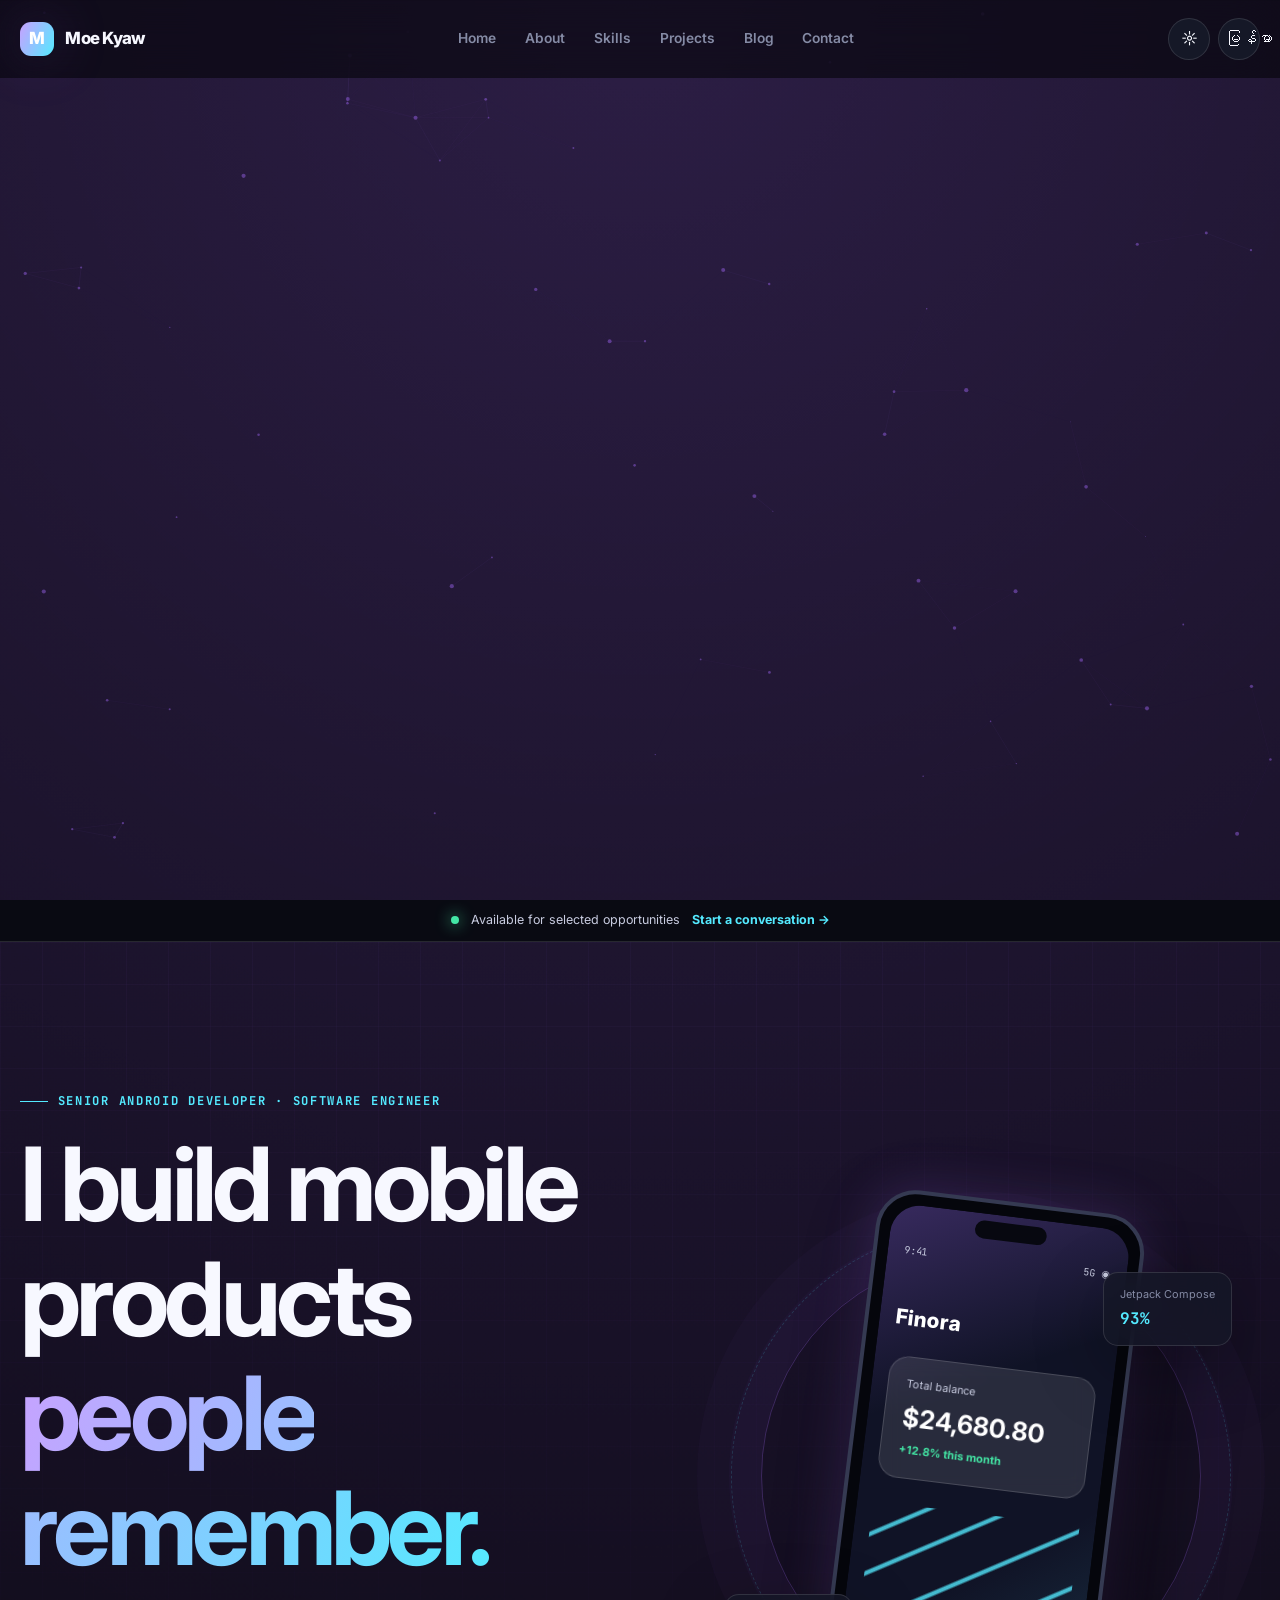
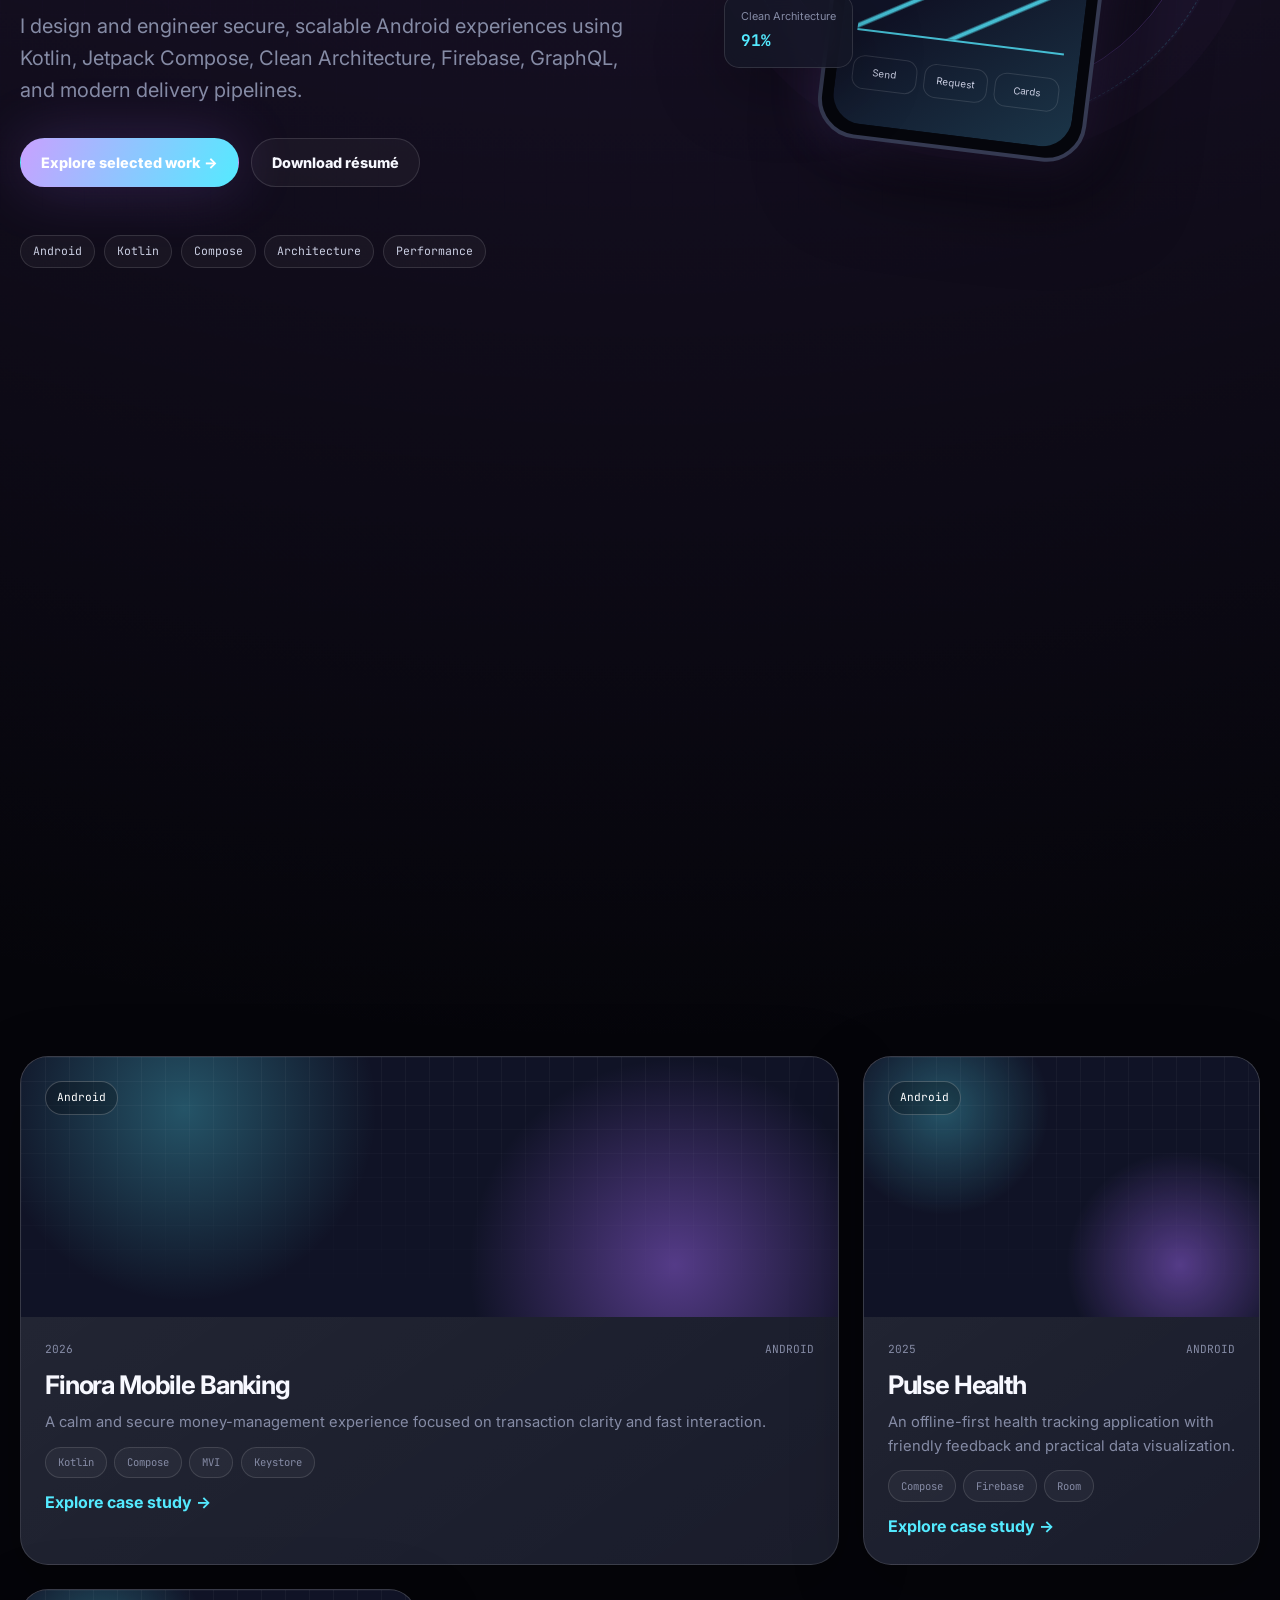
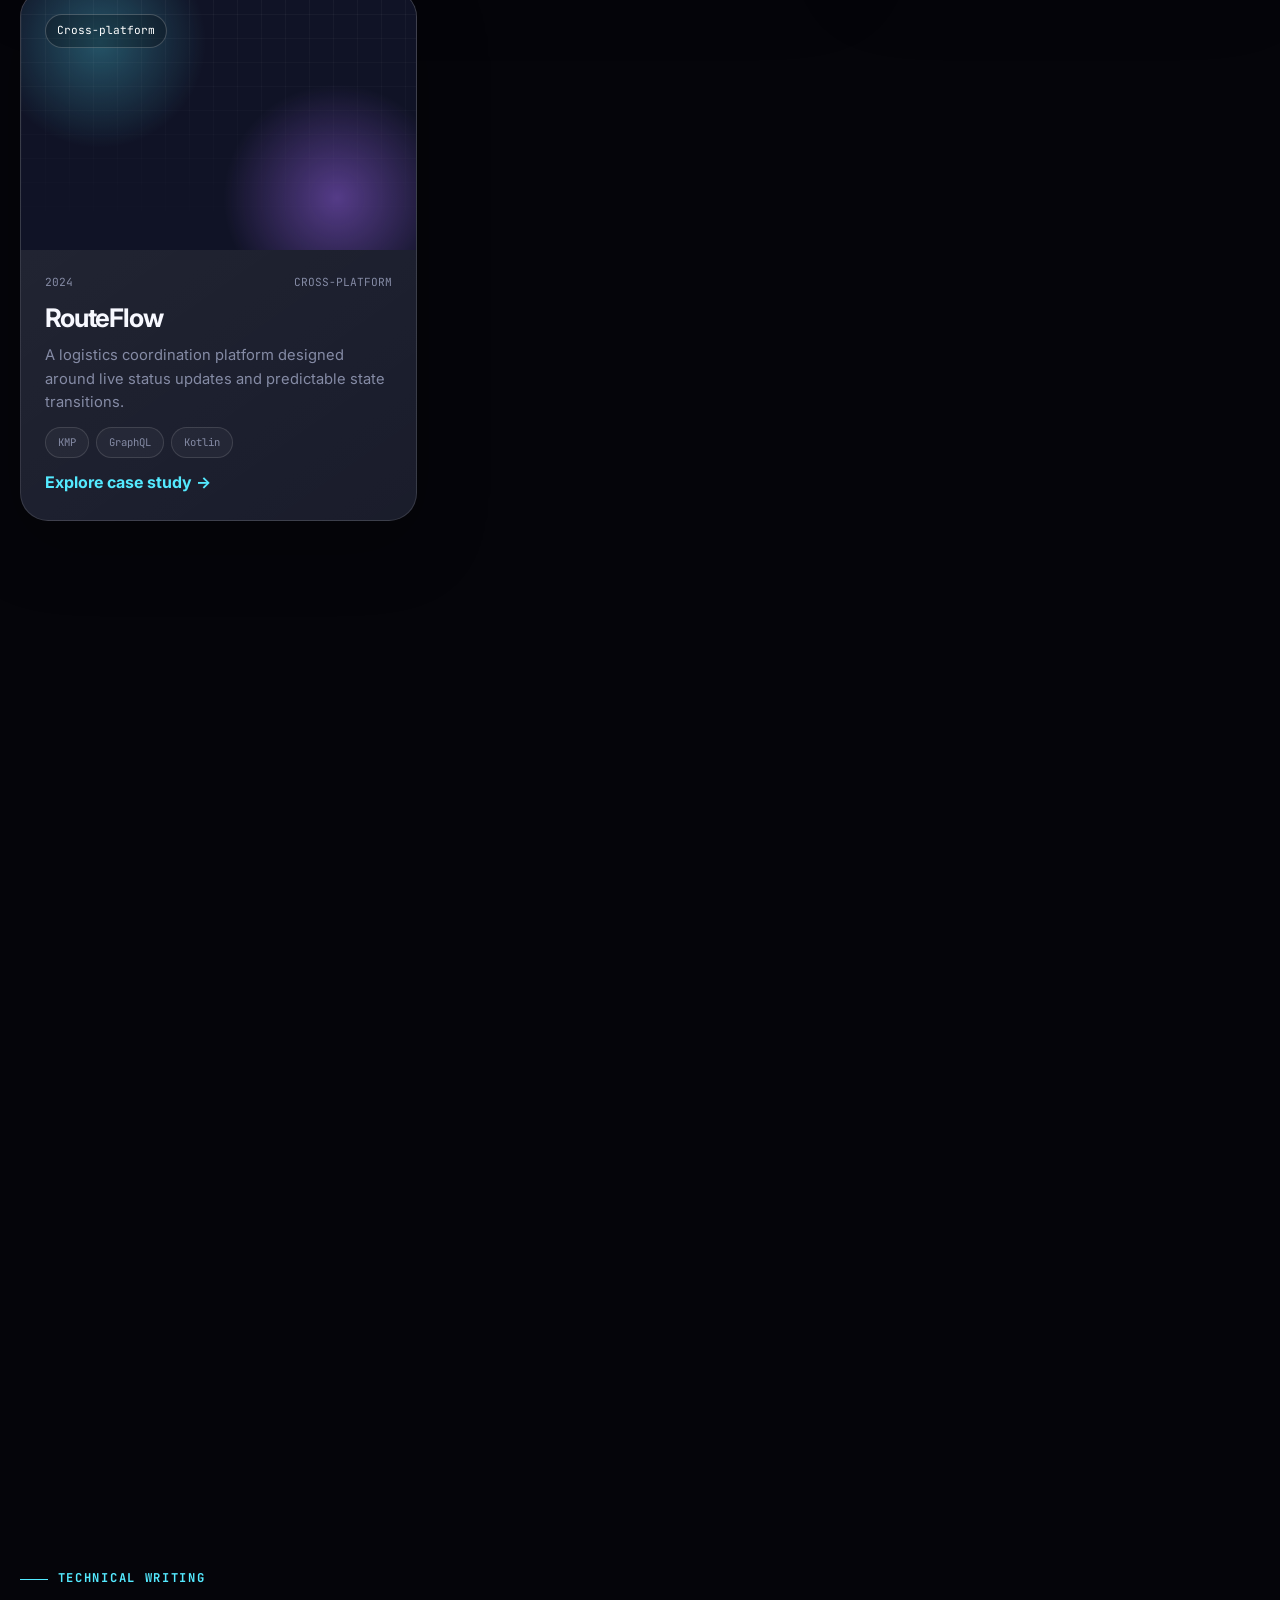
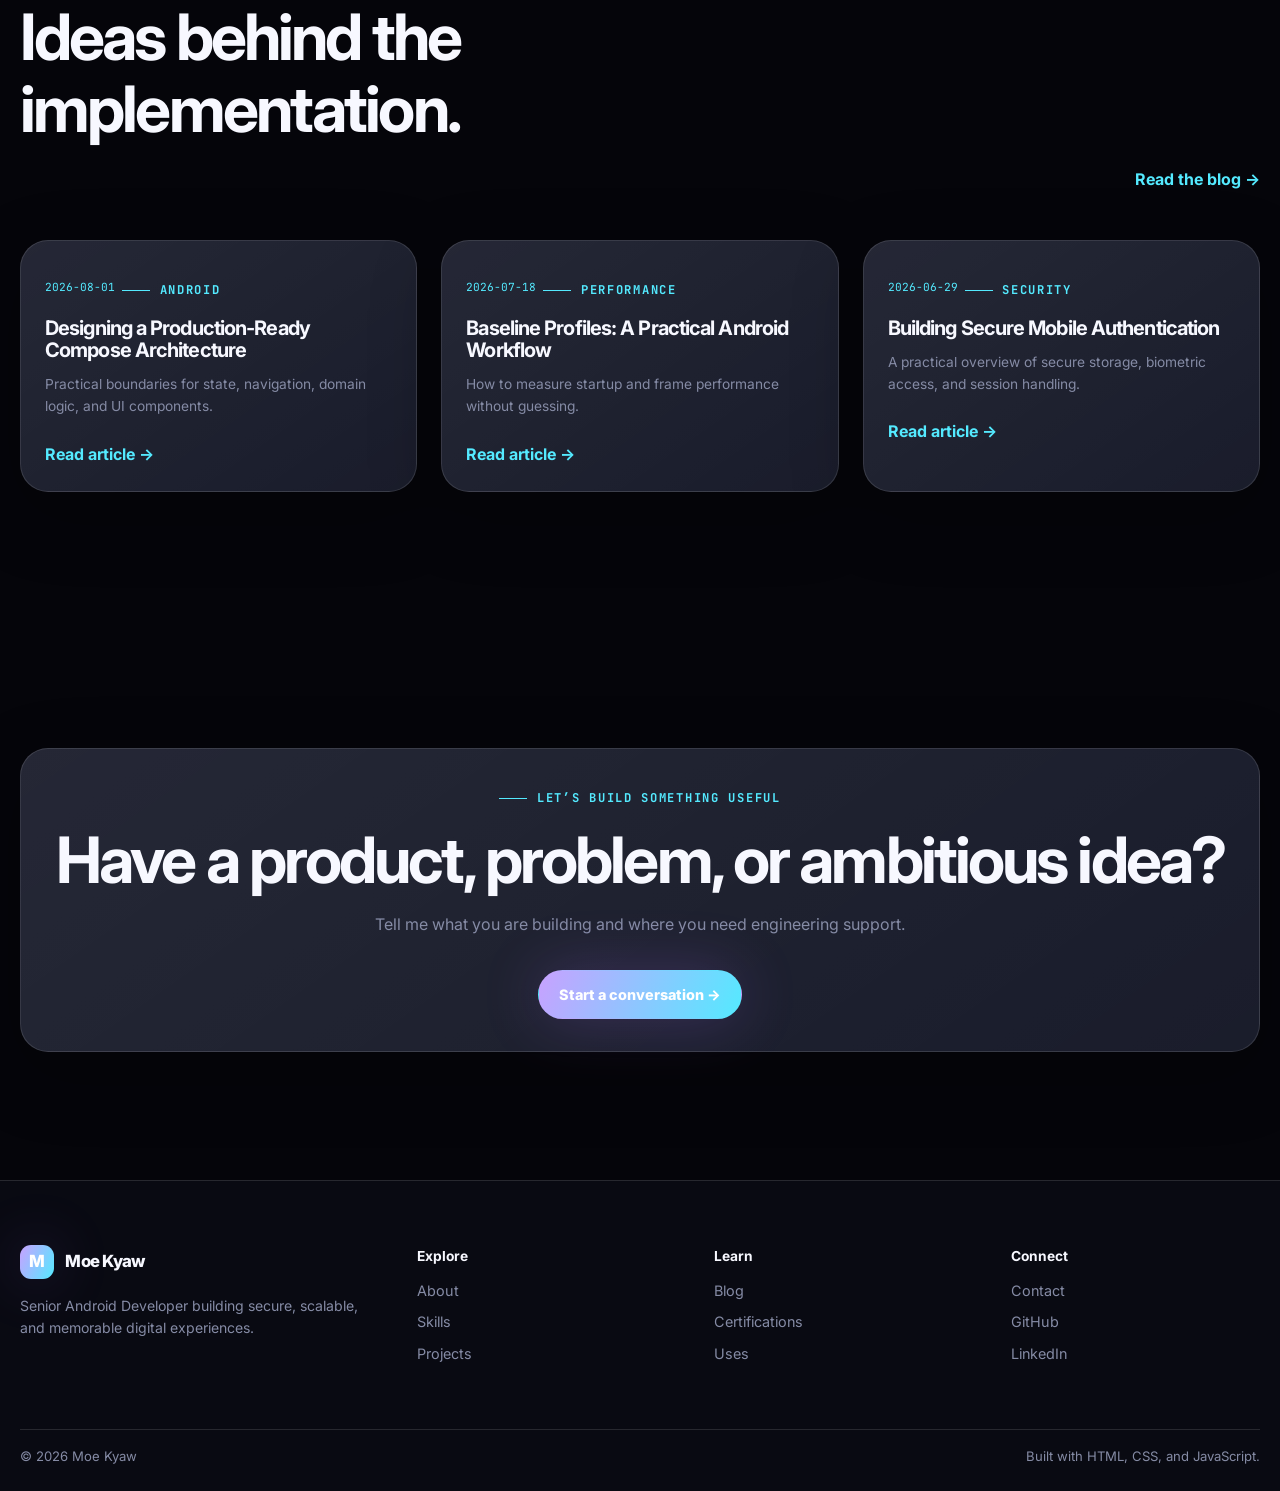
==== index.html @ 835aabd1 "Create index.html" ====
<!doctype html>
<html lang="en" data-theme="dark">
<head>
  <meta charset="UTF-8">
  <meta name="viewport" content="width=device-width, initial-scale=1.0">

  <title>Moe Kyaw — Senior Android Developer</title>

  <meta
    name="description"
    content="Moe Kyaw — Senior Android Developer and Software Engineer specializing in Kotlin, Jetpack Compose, Clean Architecture, security, performance, and CI/CD."
  >

  <meta name="theme-color" content="#090a12">
  <meta name="author" content="Moe Kyaw">

  <meta property="og:type" content="website">
  <meta property="og:title" content="Moe Kyaw — Senior Android Developer">
  <meta property="og:description" content="Secure, scalable, and beautifully engineered Android experiences.">
  <meta property="og:image" content="assets/og-image.svg">

  <link rel="preconnect" href="https://fonts.googleapis.com">
  <link rel="preconnect" href="https://fonts.gstatic.com" crossorigin>
  <link
    href="https://fonts.googleapis.com/css2?family=Inter:wght@400;500;600;700;800&family=JetBrains+Mono:wght@400;500;600&display=swap"
    rel="stylesheet"
  >

  <link rel="stylesheet" href="css/tokens.css">
  <link rel="stylesheet" href="css/reset.css">
  <link rel="stylesheet" href="css/layout.css">
  <link rel="stylesheet" href="css/components.css">
  <link rel="stylesheet" href="css/animations.css">
  <link rel="stylesheet" href="css/responsive.css">
  <link rel="stylesheet" href="css/accessibility.css">

  <script src="js/theme.js"></script>
</head>

<body>
  <a class="skip-link" href="#main-content">Skip to content</a>
  <div class="page-progress"></div>
  <canvas id="particle-canvas" aria-hidden="true"></canvas>

  <div class="announcement-bar">
    <span class="status-dot" aria-hidden="true"></span>
    <span data-en="Available for selected opportunities" data-my="အလုပ်အခွင့်အရေးများအတွက် ဆက်သွယ်နိုင်ပါသည်">
      Available for selected opportunities
    </span>
    <a href="contact.html">Start a conversation →</a>
  </div>

  <header class="site-header">
    <div class="container header-inner">
      <a href="index.html" class="brand" aria-label="Moe Kyaw home">
        <span class="brand-mark">M</span>
        <span>Moe Kyaw</span>
      </a>

      <nav class="primary-nav" aria-label="Primary navigation">
        <a href="index.html">Home</a>
        <a href="about.html">About</a>
        <a href="skills.html">Skills</a>
        <a href="projects.html">Projects</a>
        <a href="blog.html">Blog</a>
        <a href="contact.html">Contact</a>
      </nav>

      <div class="header-actions">
        <button
          class="icon-button"
          type="button"
          data-theme-toggle
          aria-pressed="false"
          aria-label="Switch theme"
        >
          ☼
        </button>

        <button
          class="icon-button"
          type="button"
          data-language-toggle
          aria-label="Change language"
        >
          မြန်မာ
        </button>

        <button
          class="menu-button"
          type="button"
          data-menu-toggle
          aria-expanded="false"
          aria-label="Open navigation"
        >
          ☰
        </button>
      </div>
    </div>
  </header>

  <main id="main-content">
    <section class="hero">
      <div class="container hero-layout">
        <div class="hero-copy reveal">
          <span class="eyebrow">Senior Android Developer · Software Engineer</span>

          <h1>
            I build mobile products
            <span class="gradient-text">people remember.</span>
          </h1>

          <p class="hero-summary">
            I design and engineer secure, scalable Android experiences using
            Kotlin, Jetpack Compose, Clean Architecture, Firebase, GraphQL,
            and modern delivery pipelines.
          </p>

          <div class="hero-actions">
            <a
              href="projects.html"
              class="button button-primary"
              data-magnetic
            >
              Explore selected work →
            </a>

            <a
              href="assets/resume/moe-kyaw-resume.pdf"
              class="button button-secondary"
              download
            >
              Download résumé
            </a>
          </div>

          <div class="hero-proof">
            <span>Android</span>
            <span>Kotlin</span>
            <span>Compose</span>
            <span>Architecture</span>
            <span>Performance</span>
          </div>
        </div>

        <div class="hero-visual reveal-scale">
          <div class="android-device">
            <div class="device-camera"></div>

            <div class="device-screen">
              <div class="device-status-bar">
                <span>9:41</span>
                <span>5G ◉</span>
              </div>

              <div class="device-app-header">Finora</div>

              <div class="device-balance-card">
                <small>Total balance</small>
                <strong>$24,680.80</strong>
                <span>+12.8% this month</span>
              </div>

              <div class="device-chart"></div>

              <div class="device-action-row">
                <span>Send</span>
                <span>Request</span>
                <span>Cards</span>
              </div>
            </div>
          </div>

          <div class="floating-tech-card floating-card-one">
            <span>Jetpack Compose</span>
            <strong>93%</strong>
          </div>

          <div class="floating-tech-card floating-card-two">
            <span>Clean Architecture</span>
            <strong>91%</strong>
          </div>
        </div>
      </div>
    </section>

    <section class="section-sm">
      <div class="container">
        <div class="stats-grid stagger reveal">
          <div class="stat-card">
            <span class="stat-number" data-counter="30" data-suffix="+">0+</span>
            <span class="stat-label">Technologies</span>
          </div>

          <div class="stat-card">
            <span class="stat-number" data-counter="10" data-suffix="+">0+</span>
            <span class="stat-label">Years of experience</span>
          </div>

          <div class="stat-card">
            <span class="stat-number" data-counter="50" data-suffix="+">0+</span>
            <span class="stat-label">Projects shipped</span>
          </div>

          <div class="stat-card">
            <span class="stat-number" data-counter="5" data-suffix="M+">0M+</span>
            <span class="stat-label">Active users reached</span>
          </div>
        </div>
      </div>
    </section>

    <section class="section">
      <div class="container">
        <div class="section-row reveal">
          <div class="section-heading">
            <span class="eyebrow">Selected work</span>
            <h2>Products built with intent.</h2>
            <p>
              A selection of mobile and web work focused on useful products,
              strong architecture, and polished interaction.
            </p>
          </div>

          <a href="projects.html" class="text-link">View all projects →</a>
        </div>

        <div id="home-projects" class="project-grid stagger reveal"></div>
      </div>
    </section>

    <section class="section">
      <div class="container">
        <div class="section-heading center reveal">
          <span class="eyebrow">Engineering focus</span>
          <h2>Depth where product quality is decided.</h2>
        </div>

        <div class="capability-grid stagger reveal">
          <article class="capability-card">
            <span class="capability-number">01</span>
            <div class="capability-icon">◈</div>
            <h3>Composable UI</h3>
            <p>
              Responsive Compose interfaces with reusable components,
              adaptive layouts, accessibility, and expressive motion.
            </p>
          </article>

          <article class="capability-card">
            <span class="capability-number">02</span>
            <div class="capability-icon">⌘</div>
            <h3>Predictable State</h3>
            <p>
              ViewModel, StateFlow, MVI, and unidirectional data flow for
              deterministic screen behavior.
            </p>
          </article>

          <article class="capability-card">
            <span class="capability-number">03</span>
            <div class="capability-icon">△</div>
            <h3>Secure Data</h3>
            <p>
              Android Keystore, encrypted storage, secure authentication
              flows, and careful handling of sensitive data.
            </p>
          </article>

          <article class="capability-card">
            <span class="capability-number">04</span>
            <div class="capability-icon">↗</div>
            <h3>Release Confidence</h3>
            <p>
              Automated testing, performance profiles, monitoring, and
              staged release workflows.
            </p>
          </article>
        </div>
      </div>
    </section>

    <section class="section">
      <div class="container">
        <div class="section-row reveal">
          <div class="section-heading">
            <span class="eyebrow">Technical writing</span>
            <h2>Ideas behind the implementation.</h2>
          </div>

          <a href="blog.html" class="text-link">Read the blog →</a>
        </div>

        <div id="home-articles" class="article-grid stagger reveal"></div>
      </div>
    </section>

    <section class="section">
      <div class="container">
        <div class="glass-card reveal" style="text-align:center;">
          <span class="eyebrow">Let’s build something useful</span>
          <h2 style="margin-top:1rem;">
            Have a product, problem, or ambitious idea?
          </h2>
          <p style="max-width:680px;margin:1rem auto 0;color:var(--text-500);">
            Tell me what you are building and where you need engineering
            support.
          </p>
          <a
            href="contact.html"
            class="button button-primary"
            style="margin-top:2rem;"
            data-magnetic
          >
            Start a conversation →
          </a>
        </div>
      </div>
    </section>
  </main>

  <footer class="site-footer">
    <div class="container">
      <div class="footer-grid">
        <div>
          <a href="index.html" class="brand">
            <span class="brand-mark">M</span>
            <span>Moe Kyaw</span>
          </a>
          <p style="margin-top:1rem;color:var(--text-500);font-size:.88rem;">
            Senior Android Developer building secure, scalable, and memorable
            digital experiences.
          </p>
        </div>

        <div>
          <div class="footer-heading">Explore</div>
          <div class="footer-links">
            <a href="about.html">About</a>
            <a href="skills.html">Skills</a>
            <a href="projects.html">Projects</a>
          </div>
        </div>

        <div>
          <div class="footer-heading">Learn</div>
          <div class="footer-links">
            <a href="blog.html">Blog</a>
            <a href="certifications.html">Certifications</a>
            <a href="uses.html">Uses</a>
          </div>
        </div>

        <div>
          <div class="footer-heading">Connect</div>
          <div class="footer-links">
            <a href="contact.html">Contact</a>
            <a href="https://github.com/YOUR-USERNAME">GitHub</a>
            <a href="https://linkedin.com/in/YOUR-USERNAME">LinkedIn</a>
          </div>
        </div>
      </div>

      <div class="footer-bottom">
        <span>© <span data-year></span> Moe Kyaw</span>
        <span>Built with HTML, CSS, and JavaScript.</span>
      </div>
    </div>
  </footer>

  <script src="js/data.js"></script>
  <script src="js/app.js"></script>
  <script src="js/navigation.js"></script>
  <script src="js/language.js"></script>
  <script src="js/particles.js"></script>

  <script>
    document.addEventListener("DOMContentLoaded", () => {
      const projects = document.querySelector("#home-projects");
      const articles = document.querySelector("#home-articles");

      projects.innerHTML = PORTFOLIO_DATA.projects
        .slice(0, 3)
        .map(
          (project) => `
            <article class="project-card ${
              project.featured ? "featured" : ""
            }" data-tilt>
              <div class="project-cover ${project.coverClass}">
                <span class="project-cover-label">
                  ${project.category}
                </span>
              </div>

              <div class="project-body">
                <div class="project-meta">
                  <span>${project.year}</span>
                  <span>${project.category}</span>
                </div>

                <h3>${project.title}</h3>
                <p>${project.description}</p>

                <div class="tag-list">
                  ${project.stack
                    .map((item) => `<span class="tag">${item}</span>`)
                    .join("")}
                </div>

                <a
                  class="text-link"
                  href="case-study.html?project=${project.id}"
                >
                  Explore case study →
                </a>
              </div>
            </article>
          `
        )
        .join("");

      articles.innerHTML = PORTFOLIO_DATA.articles
        .map(
          (article) => `
            <article class="article-card">
              <time datetime="${article.date}">
                ${article.date}
              </time>
              <span class="eyebrow" style="margin-top:1rem;">
                ${article.category}
              </span>
              <h3>${article.title}</h3>
              <p>${article.description}</p>
              <a href="blog.html" class="text-link">
                Read article →
              </a>
            </article>
          `
        )
        .join("");
    });
  </script>
</body>
</html>
---- css/tokens.css ----
:root {
  --bg-950: #05050a;
  --bg-900: #090a12;
  --bg-850: #0d0f1b;
  --surface-800: #151827;
  --surface-700: #1d2133;
  --border: rgba(255, 255, 255, 0.12);

  --text-100: #f7f8ff;
  --text-300: #c8cce0;
  --text-500: #858ba5;
  --text-700: #555b75;

  --violet: #a86cff;
  --violet-light: #c8a1ff;
  --cyan: #54eaff;
  --pink: #ff6ca8;
  --green: #43e6a5;
  --orange: #ffbd69;
  --red: #ff6868;

  --gradient-brand:
    linear-gradient(115deg, var(--violet-light), var(--cyan));

  --gradient-pink:
    linear-gradient(115deg, var(--pink), var(--violet));

  --gradient-hero:
    radial-gradient(
      circle at 50% 0%,
      rgba(168, 108, 255, 0.24),
      transparent 42%
    );

  --font-display: "Inter", system-ui, sans-serif;
  --font-body: "Inter", system-ui, sans-serif;
  --font-code: "JetBrains Mono", monospace;

  --container: 1240px;
  --header-height: 78px;

  --space-1: 0.25rem;
  --space-2: 0.5rem;
  --space-3: 0.75rem;
  --space-4: 1rem;
  --space-5: 1.5rem;
  --space-6: 2rem;
  --space-7: 3rem;
  --space-8: 4rem;
  --space-9: 6rem;
  --space-10: 8rem;

  --radius-sm: 8px;
  --radius-md: 16px;
  --radius-lg: 28px;
  --radius-xl: 40px;
  --radius-pill: 999px;

  --shadow-card: 0 22px 70px rgba(0, 0, 0, 0.28);
  --shadow-deep: 0 30px 100px rgba(0, 0, 0, 0.42);
  --shadow-glow: 0 0 60px rgba(168, 108, 255, 0.22);

  --ease-out: cubic-bezier(0.16, 1, 0.3, 1);
  --ease-spring: cubic-bezier(0.34, 1.56, 0.64, 1);

  --duration-fast: 180ms;
  --duration-base: 420ms;
  --duration-slow: 800ms;
}

[data-theme="light"] {
  --bg-950: #f5f6fc;
  --bg-900: #ffffff;
  --bg-850: #eef0f8;
  --surface-800: #e7eaf4;
  --surface-700: #dce1ef;
  --border: rgba(24, 30, 52, 0.14);

  --text-100: #121523;
  --text-300: #343b52;
  --text-500: #687089;
  --text-700: #9299ad;

  --shadow-card: 0 22px 70px rgba(32, 40, 80, 0.12);
  --shadow-deep: 0 30px 100px rgba(32, 40, 80, 0.16);
  --shadow-glow: 0 0 60px rgba(168, 108, 255, 0.13);
}
---- css/layout.css ----
.container {
  width: min(var(--container), calc(100% - 2rem));
  margin-inline: auto;
}

.section {
  position: relative;
  padding: var(--space-10) 0;
}

.section-sm {
  padding: var(--space-8) 0;
}

.section-heading {
  max-width: 760px;
  margin-bottom: var(--space-7);
}

.section-heading.center {
  margin-inline: auto;
  text-align: center;
}

.section-heading h2 {
  margin-top: var(--space-3);
}

.section-heading p {
  max-width: 680px;
  margin-top: var(--space-4);
  font-size: 1.08rem;
  color: var(--text-500);
}

.eyebrow {
  display: inline-flex;
  align-items: center;
  gap: 0.6rem;
  color: var(--cyan);
  font-family: var(--font-code);
  font-size: 0.76rem;
  font-weight: 700;
  letter-spacing: 0.14em;
  text-transform: uppercase;
}

.eyebrow::before {
  width: 28px;
  height: 1px;
  content: "";
  background: currentColor;
}

.section-row {
  display: flex;
  align-items: end;
  justify-content: space-between;
  gap: var(--space-5);
  margin-bottom: var(--space-7);
}

.grid {
  display: grid;
  gap: var(--space-5);
}

.grid-2 {
  grid-template-columns: repeat(2, minmax(0, 1fr));
}

.grid-3 {
  grid-template-columns: repeat(3, minmax(0, 1fr));
}

.grid-4 {
  grid-template-columns: repeat(4, minmax(0, 1fr));
}

.grid-auto {
  grid-template-columns: repeat(auto-fit, minmax(250px, 1fr));
}

.stack {
  display: flex;
  flex-direction: column;
  gap: var(--space-4);
}

.inline {
  display: flex;
  align-items: center;
  flex-wrap: wrap;
  gap: var(--space-3);
}

.text-link {
  display: inline-flex;
  align-items: center;
  gap: 0.5rem;
  color: var(--cyan);
  font-weight: 700;
  transition: color var(--duration-fast) ease;
}

.text-link:hover {
  color: var(--violet-light);
}

.page-progress {
  position: fixed;
  z-index: 2000;
  top: 0;
  left: 0;
  width: 0;
  height: 3px;
  background: var(--gradient-brand);
}

/* Header */

.site-header {
  position: fixed;
  z-index: 1000;
  top: 0;
  right: 0;
  left: 0;
  height: var(--header-height);
  border-bottom: 1px solid transparent;
  background: rgba(5, 5, 10, 0.62);
  backdrop-filter: blur(24px);
  transition:
    background var(--duration-base) ease,
    border-color var(--duration-base) ease;
}

[data-theme="light"] .site-header {
  background: rgba(245, 246, 252, 0.72);
}

.site-header.is-scrolled {
  border-color: var(--border);
  background: rgba(5, 5, 10, 0.88);
}

.header-inner {
  display: flex;
  align-items: center;
  justify-content: space-between;
  height: 100%;
}

.brand {
  display: inline-flex;
  align-items: center;
  gap: 0.7rem;
  font-size: 1.05rem;
  font-weight: 800;
  letter-spacing: -0.04em;
}

.brand-mark {
  display: grid;
  width: 34px;
  height: 34px;
  place-items: center;
  color: #fff;
  border-radius: 11px;
  background: var(--gradient-brand);
  box-shadow: var(--shadow-glow);
}

.primary-nav {
  display: flex;
  align-items: center;
  gap: 0.2rem;
}

.primary-nav a {
  position: relative;
  padding: 0.7rem 0.8rem;
  color: var(--text-500);
  font-size: 0.86rem;
  font-weight: 600;
  transition: color var(--duration-fast) ease;
}

.primary-nav a::after {
  position: absolute;
  right: 0.8rem;
  bottom: 0.25rem;
  left: 0.8rem;
  height: 2px;
  content: "";
  background: var(--gradient-brand);
  transform: scaleX(0);
  transform-origin: left;
  transition: transform var(--duration-base) var(--ease-out);
}

.primary-nav a:hover,
.primary-nav a[aria-current="page"] {
  color: var(--text-100);
}

.primary-nav a:hover::after,
.primary-nav a[aria-current="page"]::after {
  transform: scaleX(1);
}

.header-actions {
  display: flex;
  align-items: center;
  gap: 0.5rem;
}

.icon-button,
.menu-button {
  display: grid;
  width: 42px;
  height: 42px;
  place-items: center;
  color: var(--text-100);
  border: 1px solid var(--border);
  border-radius: var(--radius-pill);
  background: var(--surface-800);
}

.menu-button {
  display: none;
}

/* Footer */

.site-footer {
  padding: var(--space-8) 0 var(--space-5);
  border-top: 1px solid var(--border);
  background: var(--bg-900);
}

.footer-grid {
  display: grid;
  grid-template-columns: 1.4fr repeat(3, 1fr);
  gap: var(--space-7);
}

.footer-heading {
  margin-bottom: var(--space-3);
  color: var(--text-100);
  font-size: 0.86rem;
  font-weight: 700;
}

.footer-links {
  display: grid;
  gap: 0.55rem;
}

.footer-links a {
  color: var(--text-500);
  font-size: 0.9rem;
}

.footer-links a:hover {
  color: var(--cyan);
}

.footer-bottom {
  display: flex;
  justify-content: space-between;
  gap: var(--space-4);
  margin-top: var(--space-8);
  padding-top: var(--space-4);
  border-top: 1px solid var(--border);
  color: var(--text-500);
  font-size: 0.82rem;
}
---- css/components.css ----
/* Buttons */

.button {
  display: inline-flex;
  align-items: center;
  justify-content: center;
  min-height: 48px;
  gap: 0.6rem;
  padding: 0.75rem 1.25rem;
  border: 1px solid transparent;
  border-radius: var(--radius-pill);
  font-size: 0.9rem;
  font-weight: 800;
  transition:
    transform var(--duration-base) var(--ease-out),
    box-shadow var(--duration-base) ease,
    border-color var(--duration-base) ease;
}

.button:hover {
  transform: translateY(-3px);
}

.button-primary {
  color: #fff;
  background: var(--gradient-brand);
  box-shadow: var(--shadow-glow);
}

.button-secondary {
  color: var(--text-100);
  border-color: var(--border);
  background: rgba(255, 255, 255, 0.04);
}

.button-secondary:hover {
  border-color: var(--violet-light);
  box-shadow: var(--shadow-glow);
}

.button-small {
  min-height: 38px;
  padding: 0.55rem 0.9rem;
  font-size: 0.8rem;
}

/* Hero */

.hero {
  position: relative;
  min-height: 100svh;
  display: grid;
  align-items: center;
  overflow: hidden;
  padding: calc(var(--header-height) + var(--space-8)) 0 var(--space-9);
}

.hero::before {
  position: absolute;
  inset: 0;
  content: "";
  pointer-events: none;
  background:
    linear-gradient(rgba(168, 108, 255, 0.035) 1px, transparent 1px),
    linear-gradient(90deg, rgba(168, 108, 255, 0.035) 1px, transparent 1px);
  background-size: 42px 42px;
  mask-image: linear-gradient(to bottom, black, transparent 90%);
}

.hero-layout {
  position: relative;
  z-index: 2;
  display: grid;
  grid-template-columns: 1.05fr 0.95fr;
  align-items: center;
  gap: var(--space-8);
}

.hero-copy {
  max-width: 740px;
}

.hero-copy h1 {
  max-width: 800px;
  margin-top: var(--space-4);
}

.gradient-text {
  color: transparent;
  background: var(--gradient-brand);
  -webkit-background-clip: text;
  background-clip: text;
}

.hero-summary {
  max-width: 650px;
  margin-top: var(--space-5);
  color: var(--text-500);
  font-size: clamp(1rem, 2vw, 1.25rem);
}

.hero-actions {
  display: flex;
  flex-wrap: wrap;
  gap: var(--space-3);
  margin-top: var(--space-6);
}

.hero-proof {
  display: flex;
  flex-wrap: wrap;
  gap: 0.55rem;
  margin-top: var(--space-7);
}

.hero-proof span,
.tag {
  padding: 0.4rem 0.75rem;
  color: var(--text-300);
  border: 1px solid var(--border);
  border-radius: var(--radius-pill);
  background: rgba(255, 255, 255, 0.04);
  font-family: var(--font-code);
  font-size: 0.72rem;
}

.hero-visual {
  position: relative;
  min-height: 600px;
  display: grid;
  place-items: center;
}

.hero-visual::before {
  position: absolute;
  width: 440px;
  height: 440px;
  content: "";
  border: 1px solid rgba(168, 108, 255, 0.26);
  border-radius: 50%;
  box-shadow:
    0 0 0 32px rgba(168, 108, 255, 0.03),
    0 0 0 64px rgba(168, 108, 255, 0.025);
  animation: spinSlow 22s linear infinite;
}

.hero-visual::after {
  position: absolute;
  width: 500px;
  height: 500px;
  content: "";
  border: 1px dashed rgba(84, 234, 255, 0.16);
  border-radius: 50%;
  animation: spinSlowReverse 30s linear infinite;
}

.android-device {
  position: relative;
  z-index: 2;
  width: 270px;
  min-height: 550px;
  padding: 11px;
  border: 4px solid #353a52;
  border-radius: 40px;
  background: #05060c;
  box-shadow:
    25px 35px 80px rgba(0, 0, 0, 0.52),
    0 0 50px rgba(168, 108, 255, 0.22);
  transform: rotate(7deg);
  transition: transform var(--duration-slow) var(--ease-out);
}

.android-device:hover {
  transform: rotate(2deg) translateY(-12px);
}

.device-camera {
  position: absolute;
  z-index: 3;
  top: 18px;
  left: 50%;
  width: 72px;
  height: 18px;
  border-radius: var(--radius-pill);
  background: #070810;
  transform: translateX(-50%);
}

.device-screen {
  min-height: 522px;
  padding: 38px 16px 16px;
  overflow: hidden;
  border-radius: 30px;
  background:
    linear-gradient(155deg, rgba(168, 108, 255, 0.26), transparent 34%),
    linear-gradient(325deg, rgba(84, 234, 255, 0.16), transparent 35%),
    #101326;
}

.device-status-bar {
  display: flex;
  justify-content: space-between;
  color: var(--text-300);
  font-family: var(--font-code);
  font-size: 0.62rem;
}

.device-app-header {
  margin-top: 42px;
  color: #fff;
  font-size: 1.3rem;
  font-weight: 800;
}

.device-balance-card {
  display: grid;
  gap: 0.25rem;
  margin-top: 22px;
  padding: 18px;
  border: 1px solid rgba(255, 255, 255, 0.15);
  border-radius: 20px;
  background: rgba(255, 255, 255, 0.1);
  backdrop-filter: blur(12px);
}

.device-balance-card small {
  color: var(--text-300);
  font-size: 0.68rem;
}

.device-balance-card strong {
  color: #fff;
  font-size: 1.6rem;
}

.device-balance-card span {
  color: var(--green);
  font-size: 0.7rem;
  font-weight: 700;
}

.device-chart {
  height: 130px;
  margin-top: 26px;
  border-bottom: 2px solid var(--cyan);
  background:
    linear-gradient(150deg, transparent 12%, var(--cyan) 13% 14%, transparent 15% 28%, var(--cyan) 29% 30%, transparent 31% 49%, var(--cyan) 50% 51%, transparent 52% 72%, var(--cyan) 73% 74%, transparent 75%);
  opacity: 0.78;
}

.device-action-row {
  display: grid;
  grid-template-columns: repeat(3, 1fr);
  gap: 0.45rem;
  margin-top: 24px;
}

.device-action-row span {
  padding: 0.5rem 0.25rem;
  color: var(--text-300);
  border: 1px solid var(--border);
  border-radius: 12px;
  font-size: 0.61rem;
  text-align: center;
}

.floating-tech-card {
  position: absolute;
  z-index: 4;
  display: grid;
  gap: 0.2rem;
  padding: 0.8rem 1rem;
  border: 1px solid var(--border);
  border-radius: 15px;
  background: rgba(21, 24, 39, 0.78);
  box-shadow: var(--shadow-card);
  backdrop-filter: blur(16px);
}

.floating-tech-card span {
  color: var(--text-500);
  font-size: 0.68rem;
}

.floating-tech-card strong {
  color: var(--cyan);
  font-family: var(--font-code);
}

.floating-card-one {
  top: 16%;
  right: 5%;
  animation: float 5s ease-in-out infinite;
}

.floating-card-two {
  bottom: 18%;
  left: 4%;
  animation: float 5s 1.4s ease-in-out infinite;
}

/* Announcement */

.announcement-bar {
  display: flex;
  align-items: center;
  justify-content: center;
  flex-wrap: wrap;
  gap: 0.75rem;
  padding: 0.65rem 1rem;
  color: var(--text-300);
  border-bottom: 1px solid var(--border);
  background: var(--bg-900);
  font-size: 0.78rem;
}

.announcement-bar a {
  color: var(--cyan);
  font-weight: 700;
}

.status-dot {
  width: 8px;
  height: 8px;
  border-radius: 50%;
  background: var(--green);
  box-shadow: 0 0 15px var(--green);
}

/* Cards */

.glass-card,
.project-card,
.service-card,
.capability-card,
.timeline-content,
.article-card,
.form-card {
  border: 1px solid var(--border);
  border-radius: var(--radius-lg);
  background:
    linear-gradient(
      145deg,
      rgba(255, 255, 255, 0.065),
      rgba(255, 255, 255, 0.018)
    ),
    var(--surface-800);
  box-shadow: var(--shadow-card);
}

.glass-card {
  padding: var(--space-6);
}

.project-grid {
  display: grid;
  grid-template-columns: repeat(12, minmax(0, 1fr));
  gap: var(--space-5);
}

.project-card {
  grid-column: span 4;
  overflow: hidden;
  transition:
    transform var(--duration-base) var(--ease-out),
    border-color var(--duration-base) ease,
    box-shadow var(--duration-base) ease;
}

.project-card.featured {
  grid-column: span 8;
}

.project-card:hover,
.service-card:hover,
.capability-card:hover,
.article-card:hover {
  border-color: rgba(168, 108, 255, 0.62);
  box-shadow: var(--shadow-card), var(--shadow-glow);
  transform: translateY(-8px);
}

.project-cover {
  position: relative;
  min-height: 260px;
  overflow: hidden;
  padding: var(--space-5);
  background:
    radial-gradient(circle at 20% 20%, rgba(84, 234, 255, 0.3), transparent 28%),
    radial-gradient(circle at 80% 80%, rgba(168, 108, 255, 0.45), transparent 30%),
    #101326;
}

.project-cover::after {
  position: absolute;
  inset: 0;
  content: "";
  background:
    linear-gradient(rgba(255, 255, 255, 0.04) 1px, transparent 1px),
    linear-gradient(90deg, rgba(255, 255, 255, 0.04) 1px, transparent 1px);
  background-size: 24px 24px;
  mask-image: linear-gradient(to bottom, black, transparent);
}

.project-cover-label {
  position: relative;
  z-index: 1;
  display: inline-flex;
  padding: 0.45rem 0.7rem;
  color: #fff;
  border: 1px solid rgba(255, 255, 255, 0.2);
  border-radius: var(--radius-pill);
  background: rgba(0, 0, 0, 0.22);
  font-family: var(--font-code);
  font-size: 0.7rem;
}

.project-body {
  display: grid;
  gap: var(--space-3);
  padding: var(--space-5);
}

.project-meta {
  display: flex;
  justify-content: space-between;
  gap: 1rem;
  color: var(--text-500);
  font-family: var(--font-code);
  font-size: 0.7rem;
  text-transform: uppercase;
}

.project-body p {
  color: var(--text-500);
  font-size: 0.92rem;
}

.tag-list {
  display: flex;
  flex-wrap: wrap;
  gap: 0.45rem;
}

.tag {
  color: var(--text-500);
  font-size: 0.66rem;
}

/* Stats */

.stats-grid {
  display: grid;
  grid-template-columns: repeat(4, 1fr);
  gap: var(--space-4);
}

.stat-card {
  padding: var(--space-5);
  border: 1px solid var(--border);
  border-radius: var(--radius-md);
  background: var(--surface-800);
}

.stat-number {
  display: block;
  color: var(--cyan);
  font-family: var(--font-code);
  font-size: clamp(2rem, 4vw, 3.4rem);
  font-weight: 800;
}

.stat-label {
  color: var(--text-500);
  font-size: 0.85rem;
}

/* Skills */

.skill-filter {
  display: flex;
  flex-wrap: wrap;
  gap: 0.5rem;
  margin-bottom: var(--space-6);
}

.filter-button {
  padding: 0.65rem 0.9rem;
  color: var(--text-500);
  border: 1px solid var(--border);
  border-radius: var(--radius-pill);
  background: var(--surface-800);
  font-size: 0.8rem;
  font-weight: 700;
}

.filter-button.is-active,
.filter-button:hover {
  color: #fff;
  border-color: transparent;
  background: var(--gradient-brand);
}

.skill-card {
  padding: var(--space-5);
  border: 1px solid var(--border);
  border-radius: var(--radius-lg);
  background: var(--surface-800);
  transition:
    transform var(--duration-base) var(--ease-out),
    border-color var(--duration-base) ease;
}

.skill-card:hover {
  border-color: var(--violet-light);
  transform: translateY(-6px);
}

.skill-icon {
  display: grid;
  width: 48px;
  height: 48px;
  place-items: center;
  margin-bottom: var(--space-4);
  border-radius: 14px;
  background: var(--gradient-brand);
  font-size: 1.4rem;
}

.skill-card h3 {
  font-size: 1.15rem;
}

.skill-card p {
  min-height: 72px;
  margin-top: 0.55rem;
  color: var(--text-500);
  font-size: 0.86rem;
}

.skill-bar {
  height: 7px;
  margin-top: var(--space-4);
  overflow: hidden;
  border-radius: var(--radius-pill);
  background: var(--surface-700);
}

.skill-bar span {
  display: block;
  width: 0;
  height: 100%;
  border-radius: inherit;
  background: var(--gradient-brand);
  transition: width 1.2s var(--ease-out);
}

.skill-level {
  display: flex;
  justify-content: space-between;
  margin-top: 0.55rem;
  color: var(--text-500);
  font-family: var(--font-code);
  font-size: 0.7rem;
}

/* Services */

.services-grid,
.capability-grid {
  display: grid;
  grid-template-columns: repeat(4, minmax(0, 1fr));
  gap: var(--space-5);
}

.service-card,
.capability-card {
  position: relative;
  padding: var(--space-5);
  overflow: hidden;
  transition:
    transform var(--duration-base) var(--ease-out),
    border-color var(--duration-base) ease,
    box-shadow var(--duration-base) ease;
}

.service-index,
.capability-number {
  color: var(--violet-light);
  font-family: var(--font-code);
  font-size: 0.75rem;
}

.service-card h3,
.capability-card h3 {
  margin-top: var(--space-5);
  font-size: 1.25rem;
}

.service-card p,
.capability-card p {
  margin-top: var(--space-3);
  color: var(--text-500);
  font-size: 0.86rem;
}

.capability-icon {
  display: grid;
  width: 52px;
  height: 52px;
  place-items: center;
  margin-top: var(--space-5);
  color: #fff;
  border-radius: 15px;
  background: var(--gradient-brand);
  font-size: 1.4rem;
}

.capability-tags {
  display: flex;
  flex-wrap: wrap;
  gap: 0.4rem;
  margin-top: var(--space-5);
}

.capability-tags span {
  padding: 0.35rem 0.55rem;
  color: var(--text-500);
  border: 1px solid var(--border);
  border-radius: var(--radius-pill);
  font-family: var(--font-code);
  font-size: 0.64rem;
}

/* Timeline */

.timeline {
  position: relative;
  max-width: 900px;
  margin-inline: auto;
}

.timeline::before {
  position: absolute;
  top: 0;
  bottom: 0;
  left: 100px;
  width: 1px;
  content: "";
  background: linear-gradient(var(--violet), transparent);
}

.timeline-item {
  position: relative;
  display: grid;
  grid-template-columns: 150px 1fr;
  gap: var(--space-5);
  padding-bottom: var(--space-7);
}

.timeline-year {
  padding-top: 1.5rem;
  color: var(--cyan);
  font-family: var(--font-code);
  font-size: 0.78rem;
  text-align: right;
}

.timeline-marker {
  position: absolute;
  top: 1.5rem;
  left: 94px;
  width: 14px;
  height: 14px;
  border: 3px solid var(--bg-950);
  border-radius: 50%;
  background: var(--violet);
  box-shadow: 0 0 20px var(--violet);
}

.timeline-content {
  padding: var(--space-5);
}

.timeline-content span {
  color: var(--cyan);
  font-family: var(--font-code);
  font-size: 0.72rem;
}

.timeline-content h3 {
  margin-top: var(--space-2);
}

.timeline-content p {
  margin-top: var(--space-3);
  color: var(--text-500);
}

/* Forms */

.form-card {
  padding: var(--space-6);
}

.form-grid {
  display: grid;
  grid-template-columns: repeat(2, minmax(0, 1fr));
  gap: var(--space-4);
}

.form-field {
  display: grid;
  gap: 0.5rem;
  margin-bottom: var(--space-4);
}

.form-field span {
  color: var(--text-300);
  font-size: 0.82rem;
  font-weight: 700;
}

.form-field input,
.form-field textarea,
.form-field select {
  width: 100%;
  min-height: 48px;
  padding: 0.8rem 0.9rem;
  border-radius: var(--radius-md);
  outline: 0;
}

.form-field textarea {
  resize: vertical;
}

.form-field input:focus,
.form-field textarea:focus,
.form-field select:focus {
  border-color: var(--cyan);
  box-shadow: 0 0 0 4px rgba(84, 234, 255, 0.1);
}

.form-message {
  display: none;
  margin-top: var(--space-3);
  padding: 0.8rem 1rem;
  border-radius: var(--radius-md);
  font-size: 0.84rem;
}

.form-message.is-visible {
  display: block;
}

.form-message.success {
  color: var(--green);
  background: rgba(67, 230, 165, 0.1);
}

.form-message.error {
  color: var(--red);
  background: rgba(255, 104, 104, 0.1);
}

/* Articles */

.article-grid {
  display: grid;
  grid-template-columns: repeat(3, minmax(0, 1fr));
  gap: var(--space-5);
}

.article-card {
  padding: var(--space-5);
  transition:
    transform var(--duration-base) var(--ease-out),
    border-color var(--duration-base) ease,
    box-shadow var(--duration-base) ease;
}

.article-card time {
  color: var(--cyan);
  font-family: var(--font-code);
  font-size: 0.7rem;
}

.article-card h3 {
  margin-top: var(--space-4);
  font-size: 1.25rem;
}

.article-card p {
  margin-top: var(--space-3);
  color: var(--text-500);
  font-size: 0.86rem;
}

.article-card .text-link {
  margin-top: var(--space-5);
}

/* Case study */

.case-hero {
  padding: calc(var(--header-height) + var(--space-9) * 1.2) 0 var(--space-9);
  border-bottom: 1px solid var(--border);
  background:
    radial-gradient(circle at 80% 15%, rgba(84, 234, 255, 0.14), transparent 30%),
    radial-gradient(circle at 20% 20%, rgba(168, 108, 255, 0.2), transparent 30%);
}

.case-hero h1 {
  max-width: 900px;
  margin-top: var(--space-4);
}

.case-lead {
  max-width: 750px;
  margin-top: var(--space-5);
  color: var(--text-500);
  font-size: clamp(1.1rem, 2vw, 1.45rem);
}

.case-meta {
  display: grid;
  grid-template-columns: repeat(4, 1fr);
  gap: var(--space-4);
  margin-top: var(--space-7);
}

.case-meta div {
  display: grid;
  gap: 0.35rem;
  padding-top: var(--space-3);
  border-top: 1px solid var(--border);
}

.case-meta span {
  color: var(--text-500);
  font-family: var(--font-code);
  font-size: 0.68rem;
  text-transform: uppercase;
}

.case-meta strong {
  color: var(--text-100);
  font-size: 0.88rem;
}

.prose {
  max-width: 780px;
  margin-inline: auto;
}

.prose h2 {
  margin-top: var(--space-8);
  font-size: clamp(1.8rem, 4vw, 3rem);
}

.prose p,
.prose li {
  margin-top: var(--space-4);
  color: var(--text-300);
  font-size: 1.03rem;
}

.prose ul {
  padding-left: 1.2rem;
  list-style: disc;
}
---- css/animations.css ----
.reveal {
  opacity: 0;
  transform: translateY(28px);
  transition:
    opacity 800ms var(--ease-out),
    transform 800ms var(--ease-out);
}

.reveal.is-visible {
  opacity: 1;
  transform: translateY(0);
}

.reveal-scale {
  opacity: 0;
  transform: scale(0.94);
  transition:
    opacity 800ms var(--ease-out),
    transform 800ms var(--ease-out);
}

.reveal-scale.is-visible {
  opacity: 1;
  transform: scale(1);
}

.stagger > * {
  opacity: 0;
  transform: translateY(22px);
  transition:
    opacity 700ms var(--ease-out),
    transform 700ms var(--ease-out);
}

.stagger.is-visible > * {
  opacity: 1;
  transform: translateY(0);
}

.stagger.is-visible > :nth-child(2) {
  transition-delay: 80ms;
}

.stagger.is-visible > :nth-child(3) {
  transition-delay: 160ms;
}

.stagger.is-visible > :nth-child(4) {
  transition-delay: 240ms;
}

.stagger.is-visible > :nth-child(5) {
  transition-delay: 320ms;
}

.stagger.is-visible > :nth-child(6) {
  transition-delay: 400ms;
}

@keyframes float {
  0%,
  100% {
    transform: translateY(0);
  }

  50% {
    transform: translateY(-14px);
  }
}

@keyframes spinSlow {
  from {
    transform: rotate(0);
  }

  to {
    transform: rotate(360deg);
  }
}

@keyframes spinSlowReverse {
  from {
    transform: rotate(360deg);
  }

  to {
    transform: rotate(0);
  }
}

@keyframes pulseGlow {
  0%,
  100% {
    opacity: 0.45;
    transform: scale(0.96);
  }

  50% {
    opacity: 1;
    transform: scale(1.04);
  }
}

@keyframes shimmer {
  from {
    background-position: -200% 0;
  }

  to {
    background-position: 200% 0;
  }
}

.shimmer {
  background:
    linear-gradient(
      90deg,
      transparent,
      rgba(255, 255, 255, 0.12),
      transparent
    );
  background-size: 200% 100%;
  animation: shimmer 2.4s infinite;
}
---- css/responsive.css ----
@media (max-width: 1100px) {
  .hero-layout {
    grid-template-columns: 1fr;
  }

  .hero-copy {
    max-width: 900px;
    text-align: center;
    margin-inline: auto;
  }

  .hero-copy .eyebrow {
    justify-content: center;
  }

  .hero-summary {
    margin-inline: auto;
  }

  .hero-actions,
  .hero-proof {
    justify-content: center;
  }

  .hero-visual {
    min-height: 540px;
  }

  .services-grid,
  .capability-grid {
    grid-template-columns: repeat(2, 1fr);
  }

  .footer-grid {
    grid-template-columns: repeat(2, 1fr);
  }
}

@media (max-width: 850px) {
  .primary-nav {
    position: fixed;
    top: var(--header-height);
    right: 1rem;
    left: 1rem;
    display: grid;
    padding: 0.8rem;
    border: 1px solid var(--border);
    border-radius: var(--radius-md);
    background: var(--bg-900);
    box-shadow: var(--shadow-deep);
    opacity: 0;
    pointer-events: none;
    transform: translateY(-12px);
    transition:
      opacity var(--duration-base) ease,
      transform var(--duration-base) var(--ease-out);
  }

  .primary-nav.is-open {
    opacity: 1;
    pointer-events: auto;
    transform: translateY(0);
  }

  .primary-nav a {
    padding: 0.9rem;
  }

  .menu-button {
    display: grid;
  }

  .project-card,
  .project-card.featured {
    grid-column: span 6;
  }

  .stats-grid {
    grid-template-columns: repeat(2, 1fr);
  }

  .article-grid {
    grid-template-columns: repeat(2, 1fr);
  }

  .case-meta {
    grid-template-columns: repeat(2, 1fr);
  }
}

@media (max-width: 620px) {
  .section {
    padding: var(--space-8) 0;
  }

  .section-row {
    align-items: start;
    flex-direction: column;
  }

  .hero {
    padding-top: calc(var(--header-height) + var(--space-7));
  }

  .hero-visual {
    min-height: 470px;
  }

  .android-device {
    width: 220px;
    min-height: 445px;
    border-radius: 32px;
  }

  .device-screen {
    min-height: 420px;
    border-radius: 23px;
  }

  .floating-card-one {
    right: 0;
  }

  .floating-card-two {
    left: 0;
  }

  .grid-2,
  .grid-3,
  .grid-4,
  .services-grid,
  .capability-grid,
  .article-grid,
  .footer-grid {
    grid-template-columns: 1fr;
  }

  .project-grid {
    grid-template-columns: 1fr;
  }

  .project-card,
  .project-card.featured {
    grid-column: auto;
  }

  .stats-grid {
    grid-template-columns: repeat(2, 1fr);
  }

  .form-grid {
    grid-template-columns: 1fr;
  }

  .timeline::before {
    left: 9px;
  }

  .timeline-item {
    grid-template-columns: 1fr;
    gap: 0.65rem;
    padding-left: 2rem;
  }

  .timeline-year {
    padding: 0;
    text-align: left;
  }

  .timeline-marker {
    top: 0.25rem;
    left: 2px;
  }

  .case-meta {
    grid-template-columns: 1fr 1fr;
  }

  .footer-bottom {
    align-items: start;
    flex-direction: column;
  }
}

@media (max-width: 400px) {
  .stats-grid,
  .case-meta {
    grid-template-columns: 1fr;
  }

  .hero-actions .button {
    width: 100%;
  }
}
---- css/accessibility.css ----
.skip-link {
  position: fixed;
  z-index: 3000;
  top: 0.75rem;
  left: 0.75rem;
  padding: 0.75rem 1rem;
  color: #fff;
  border-radius: var(--radius-md);
  background: var(--violet);
  transform: translateY(-150%);
  transition: transform var(--duration-fast) ease;
}

.skip-link:focus {
  transform: translateY(0);
}

.visually-hidden {
  position: absolute !important;
  width: 1px !important;
  height: 1px !important;
  padding: 0 !important;
  overflow: hidden !important;
  clip: rect(0, 0, 0, 0) !important;
  white-space: nowrap !important;
  border: 0 !important;
}

@media (prefers-reduced-motion: reduce) {
  html {
    scroll-behavior: auto;
  }

  *,
  *::before,
  *::after {
    animation-duration: 0.01ms !important;
    animation-iteration-count: 1 !important;
    transition-duration: 0.01ms !important;
  }

  .reveal,
  .reveal-scale,
  .stagger > * {
    opacity: 1;
    transform: none;
  }
}
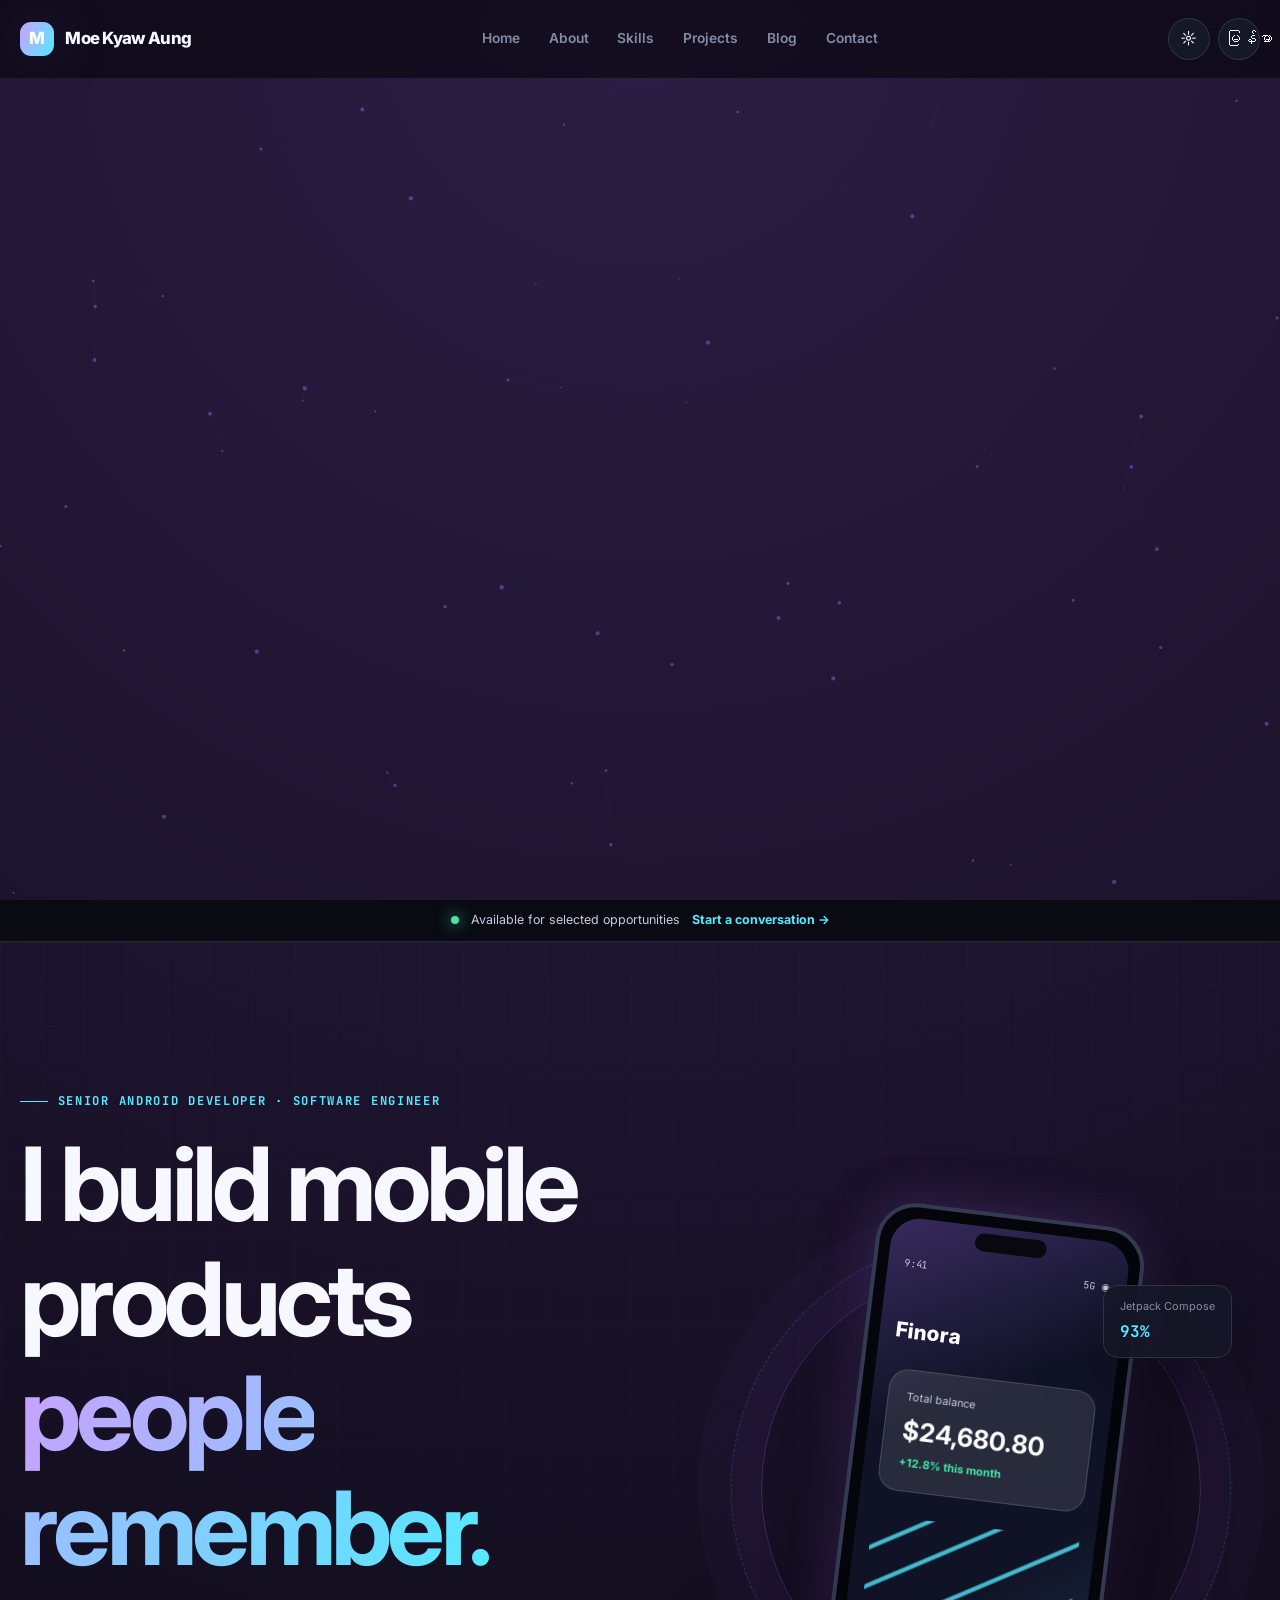
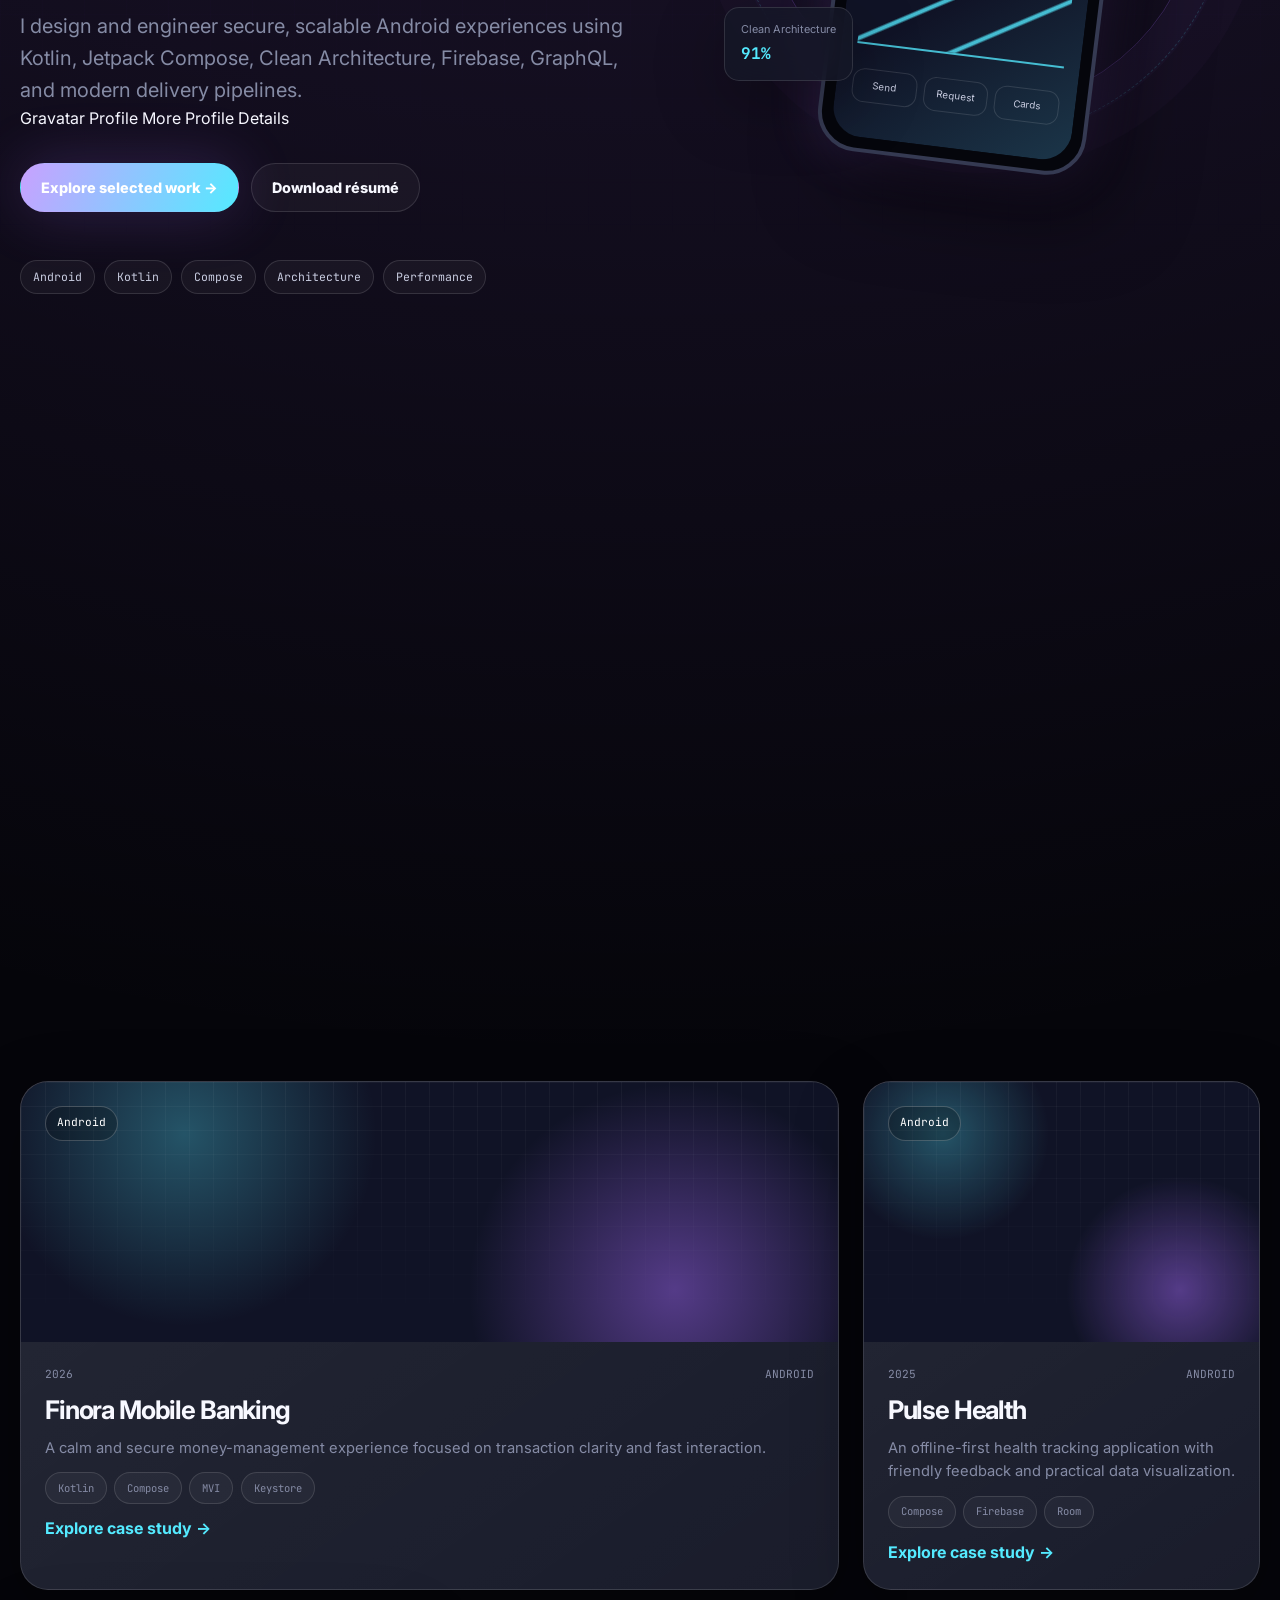
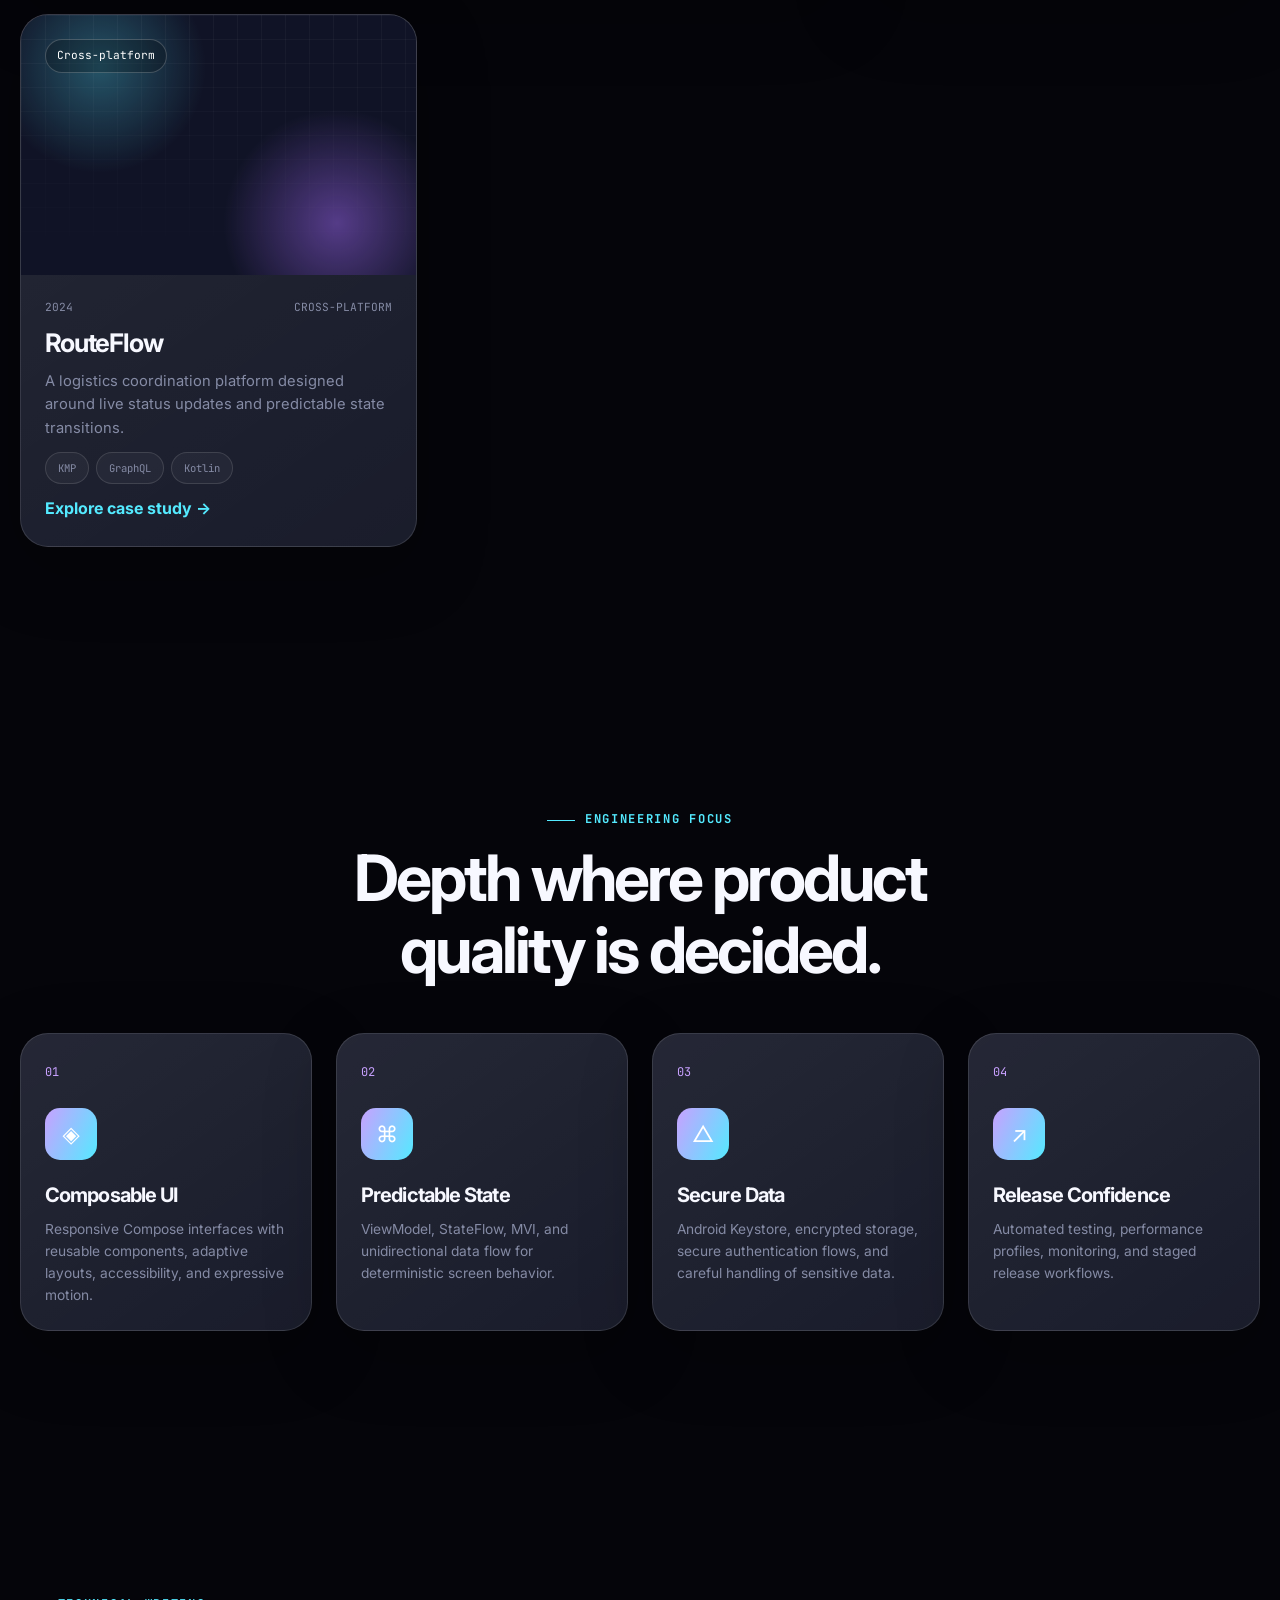
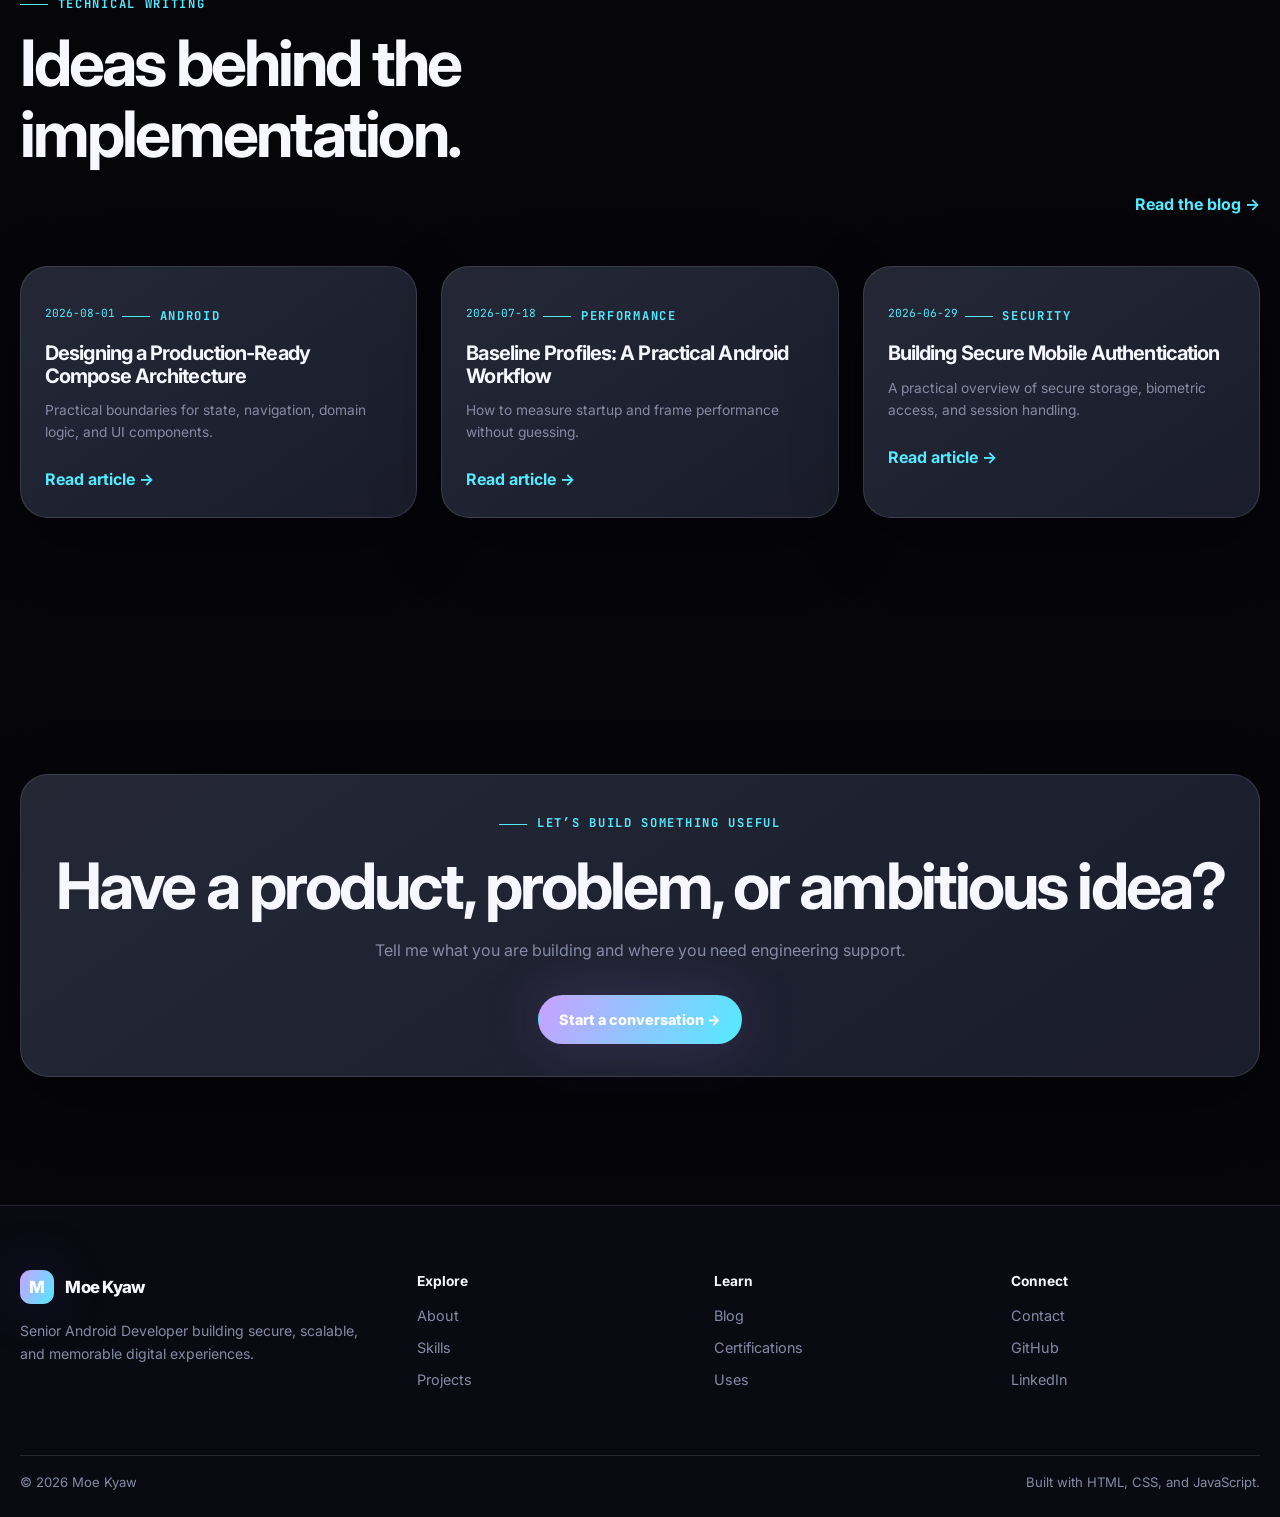
==== commit 878dced8: "Update index.html" ====
--- a/index.html
+++ b/index.html
@@ -54,7 +54,7 @@
     <div class="container header-inner">
       <a href="index.html" class="brand" aria-label="Moe Kyaw home">
         <span class="brand-mark">M</span>
-        <span>Moe Kyaw</span>
+        <span>Moe Kyaw Aung</span>
       </a>
 
       <nav class="primary-nav" aria-label="Primary navigation">
@@ -115,7 +115,26 @@
             Kotlin, Jetpack Compose, Clean Architecture, Firebase, GraphQL,
             and modern delivery pipelines.
           </p>
-
+          
+<a
+  href="https://gravatar.com/moekyawaung2026"
+  target="_blank"
+  rel="noopener noreferrer"
+  class="btn btn-outline-gold"
+>
+  <i class="fa-solid fa-user-circle me-2"></i>
+  Gravatar Profile
+</a>
+
+<a
+  href="https://gravatar.com/moekyawaung13721"
+  target="_blank"
+  rel="noopener noreferrer"
+  class="btn btn-outline-gold"
+>
+  <i class="fa-solid fa-id-card me-2"></i>
+  More Profile Details
+</a>
           <div class="hero-actions">
             <a
               href="projects.html"
